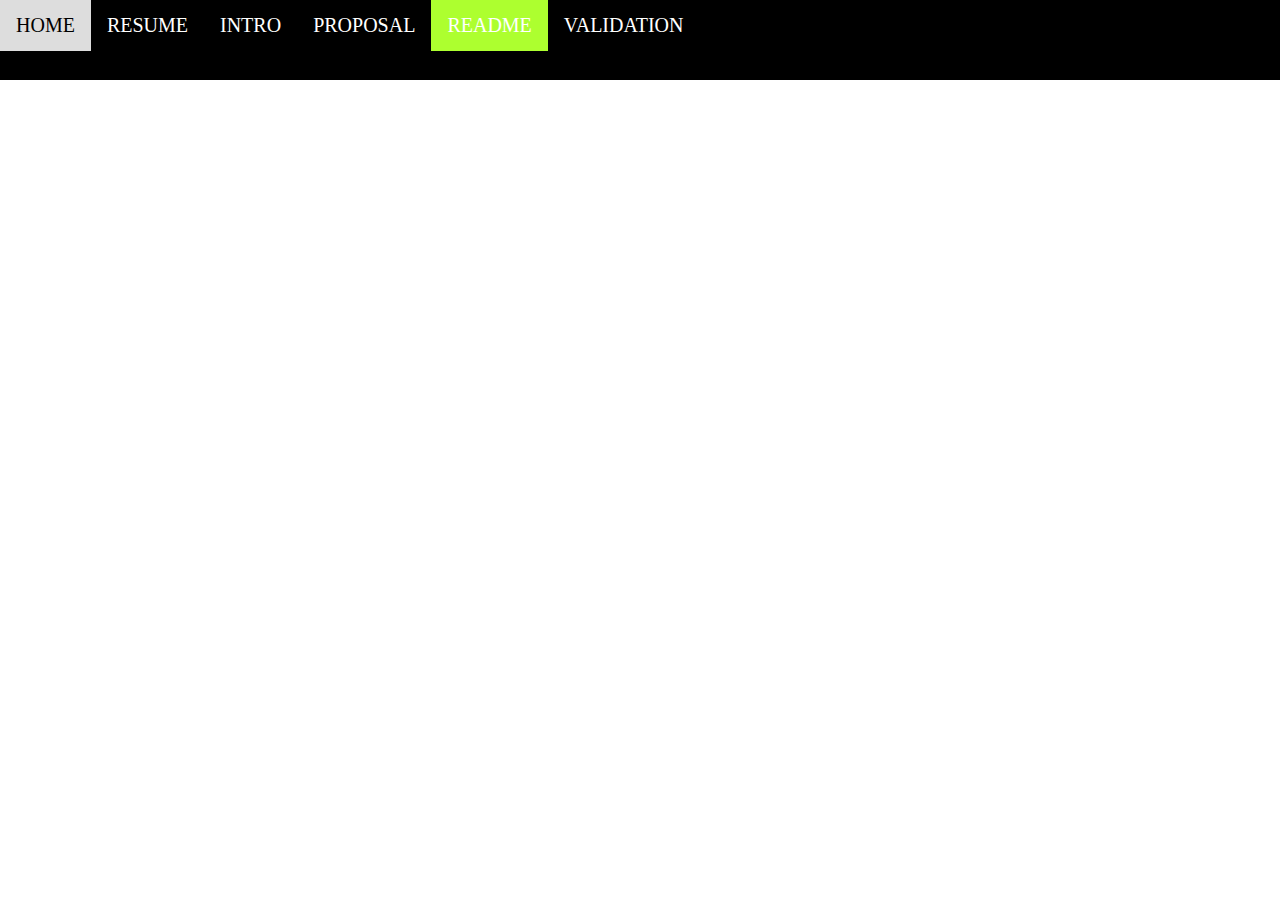
==== readme.html @ a65be1e6 "Assignment 2 website" ====
<!DOCTYPE html>
<html>
    <head>
        <title>Readme</title>
        <link rel="stylesheet" href="resume.css">
    </head>
    <body>
        <header class="mainHeader" > 
            <a href="index.html">HOME</a>
            <a href="resume.html">RESUME</a>
            <a href="intro.html">INTRO</a>
            <a href="#proposal">PROPOSAL</a>
            <a class="active" href="#readme">README</a>
            <a href="validation.html">VALIDATION</a>
        </header>
    </body>
</html>
---- resume.css ----
*{
    margin: 0;
    padding: 0;
    list-style: none;
    text-decoration: none;
}

.mainHeader{
    width: 100%;
    height: 80px; 
    display: block;
    background-color:black;
}


.mainHeader a{
    float: left;
    color: white;
    padding: 14px 16px;
    font-size: 20px;
    text-align: center;
}

.mainHeader a:hover{
    background-color: #ddd;
    color: black;
}

.mainHeader a.active{
    background-color: greenyellow;
    color: white;
}


.objective{
    padding: 60px 80px;
    height: 400px;
    background-color: teal;
}

.objective p{
    margin-top: 100px;
    font-size: 30px;
}

h1{
    font-size: 70px;
}

.education{
    padding: 60px 80px;
    height: 500px;
    background-color: white;
}

.educationList{
    list-style-type: square;
    font-size: 20px;
    margin: 40px 40px;
    font-weight: bold;
}

.educationList ul{
    margin-top: 10px;
    margin-left: 5px;
    margin-bottom: 25px;
    font-size: 30px;
}

.educationList li{
    margin-top: 1opx;
}

.skills{
    padding: 60px 80px;
    height: 250px;
    background-color: teal;
}

.skills ul{
    list-style-type: disc;
    font-size: 20px;
    font-weight: bold;
    margin: 20px 30px;
}

.skills ul li{
    margin-bottom: 10px;
}

/* Here starts the ABOUT page styling*/

.intro{
    height: 300px;
    background-color: teal;
    padding: 40px 20px;
}

.whyIAmDifferent{
    height: 200px;
    padding: 40px 20px;
    background-color: white;
}

.contribute{
    height: 450px;
    padding: 40px 20px;
    background-color: teal;
}

.aboutParagraphs{
    margin: 40px 20px;
    font-size: 22px;
}

/* CSS for index */

.profile{
    text-align: center;
    /* padding: 100px 300px; */
    padding-top: 50px;
    height: 550px;
    background-color: teal;
}

.profilePic{
    margin-bottom: 20px;
    border-radius: 50%;
    width: 300px;
}

#uni{
    margin-top: 15px;
    font-weight: bold;
    font-size: 20px;
}

#quote{
    width: 100%;
}
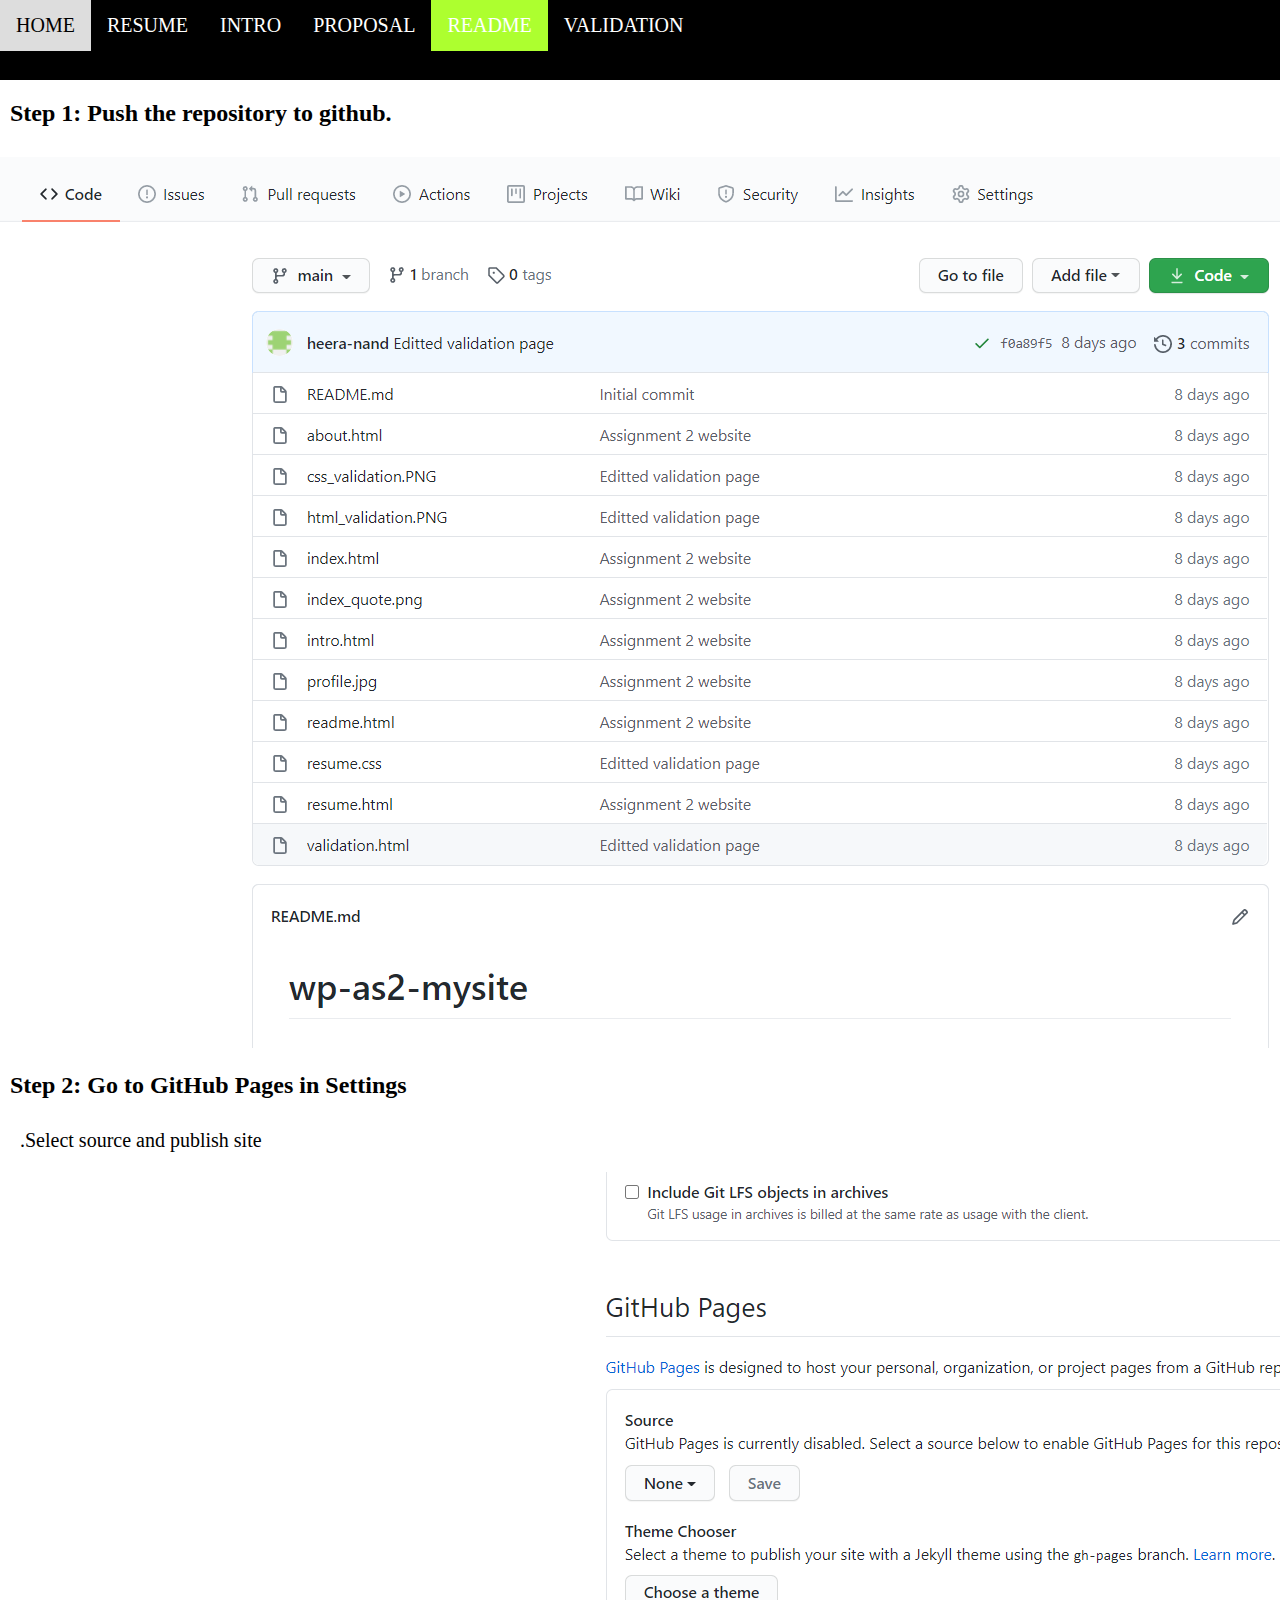
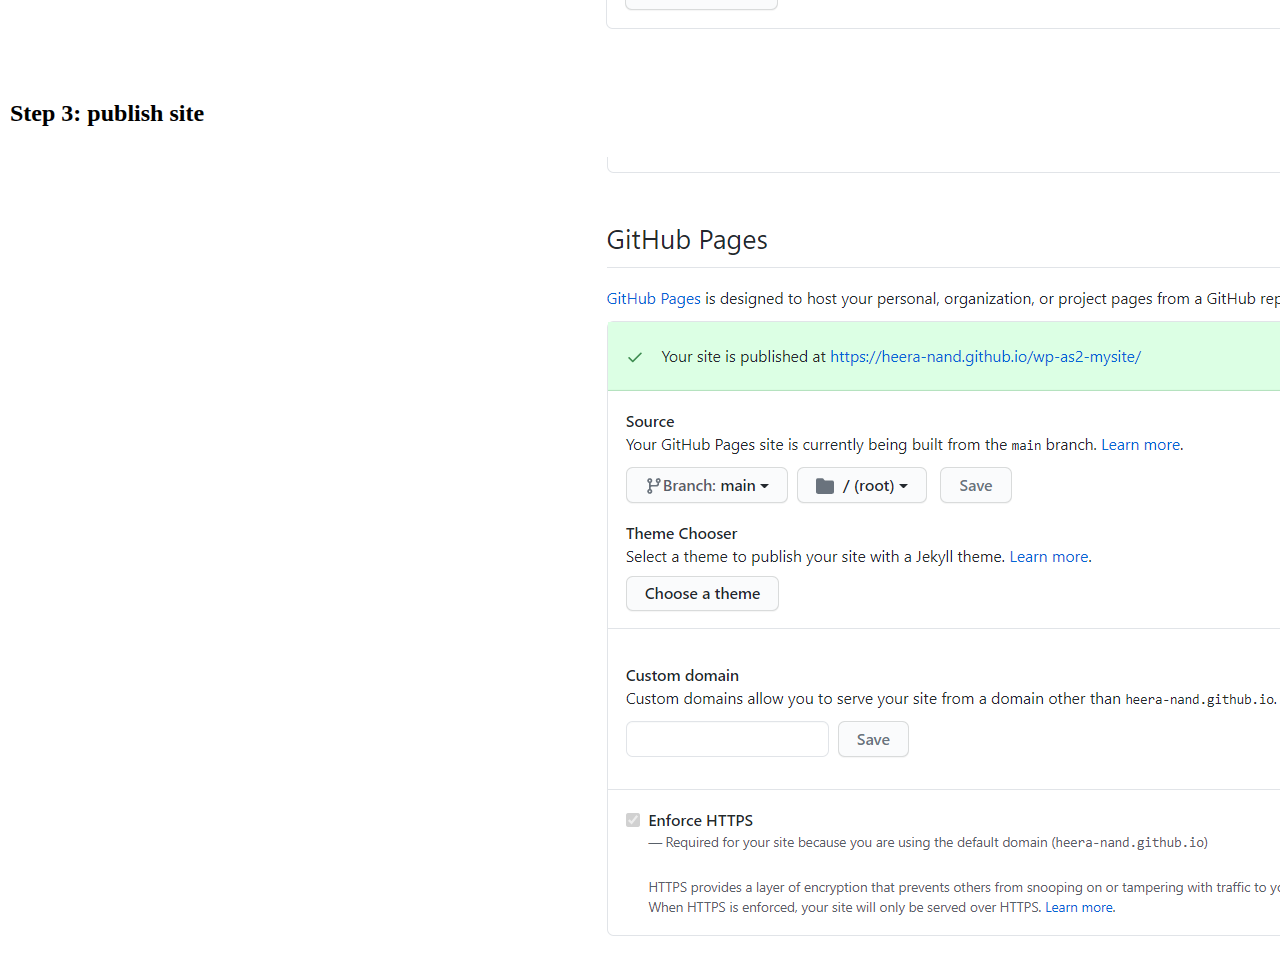
==== commit 6ea2ce17: "adding readme page" ====
--- a/readme.html
+++ b/readme.html
@@ -13,5 +13,14 @@
             <a class="active" href="#readme">README</a>
             <a href="validation.html">VALIDATION</a>
         </header>
+        <body class="readmeBody">
+            <h2>Step 1: Push the repository to github.</h2>
+            <img src="step1.PNG" alt="Step 1" class="readmeSteps">
+            <h2>Step 2: Go to GitHub Pages in Settings</h2>
+            <p>.Select source and publish site</p>
+            <img src="step2.PNG" alt="Step 2" class="readmeSteps">
+            <h2>Step 3: publish site</h2>
+            <img src="step3.PNG" alt="Step 3" class="readmeSteps">
+        </body>
     </body>
 </html>--- a/resume.css
+++ b/resume.css
@@ -138,3 +138,32 @@
 #quote{
     width: 100%;
 }
+
+/* Readme Styling */
+
+.readmeBody h2{
+    margin: 20px 10px;
+    margin-bottom: 30px;
+}
+
+.readmeBody p{
+    margin-left: 20px;
+    margin-bottom: 20px;
+    font-size: 20px;
+}
+
+/* Validation styling */
+
+#htmlValidator{
+    margin: 20px 20px;
+    margin-bottom: 30px;
+}
+
+#htmlValidator h2{
+    margin-bottom: 20px;
+}
+
+#cssValidator{
+    margin: 20px 20px;
+}
+
